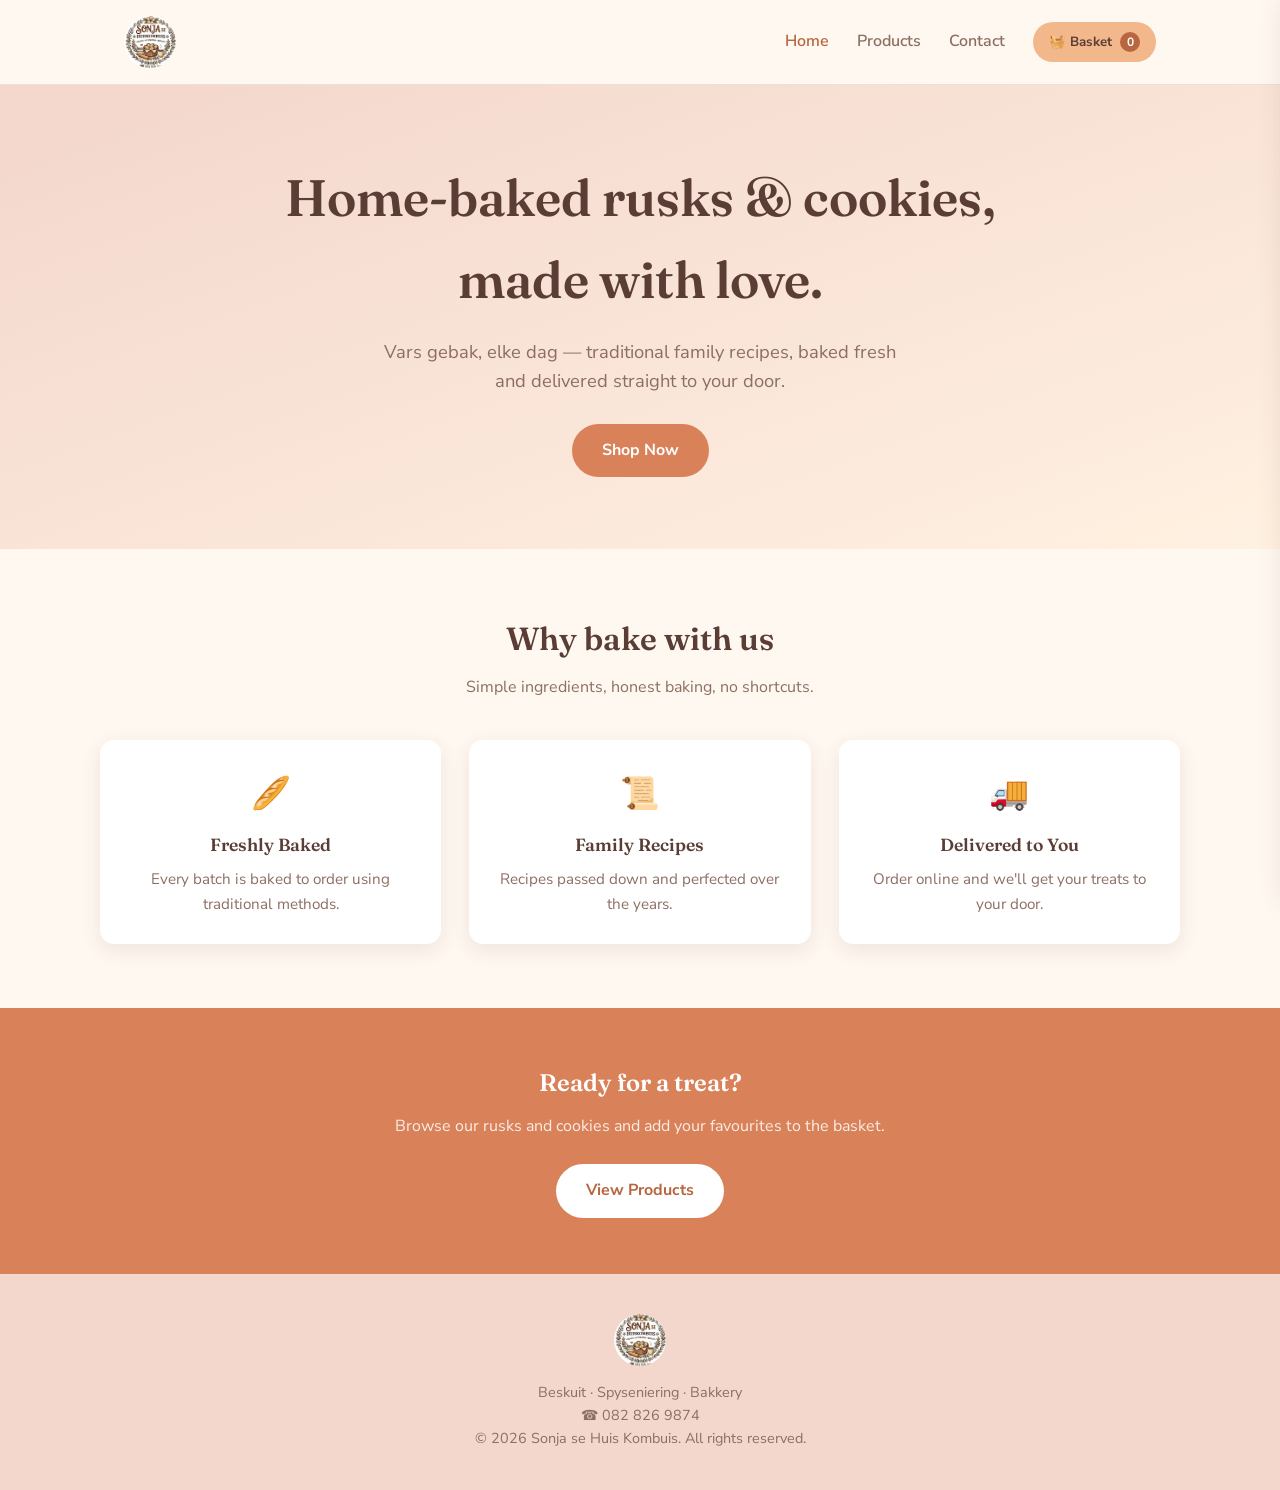
==== index.html @ 0b8ed5c4 "Add real logo, favicon, and phone number from client Uses the client-provided logo image in the head" ====
<!DOCTYPE html>
<html lang="en">
<head>
<meta charset="UTF-8">
<meta name="viewport" content="width=device-width, initial-scale=1.0">
<title>Sonja se Huis Kombuis | Home-baked Rusks &amp; Cookies</title>
<meta name="description" content="Sonja se Huis Kombuis bakes traditional rusks and cookies, made fresh and delivered to your door.">
<link rel="icon" type="image/png" href="assets/favicon-64.png">
<link rel="preconnect" href="https://fonts.googleapis.com">
<link href="https://fonts.googleapis.com/css2?family=Fraunces:wght@500;600;700&family=Nunito+Sans:wght@400;600;700;800&display=swap" rel="stylesheet">
<link rel="stylesheet" href="style.css">
</head>
<body>

<header>
  <div class="nav">
    <a href="index.html" class="brand"><img src="assets/logo-small.jpg" alt="" class="logo-img"><span class="sr-only">Sonja se Huis Kombuis</span></a>
    <nav class="nav-links">
      <a href="index.html" class="active">Home</a>
      <a href="products.html">Products</a>
      <a href="contact.html">Contact</a>
      <button class="basket-btn" onclick="toggleCart()">🧺 Basket <span class="basket-count">0</span></button>
    </nav>
  </div>
</header>

<section class="hero">
  <h1>Home-baked rusks &amp; cookies,<br>made with love.</h1>
  <p>Vars gebak, elke dag — traditional family recipes, baked fresh and delivered straight to your door.</p>
  <a href="products.html" class="btn">Shop Now</a>
</section>

<section>
  <div class="section-title">
    <h2>Why bake with us</h2>
    <p>Simple ingredients, honest baking, no shortcuts.</p>
  </div>
  <div class="features">
    <div class="feature-card">
      <div class="icon">🥖</div>
      <h3>Freshly Baked</h3>
      <p>Every batch is baked to order using traditional methods.</p>
    </div>
    <div class="feature-card">
      <div class="icon">📜</div>
      <h3>Family Recipes</h3>
      <p>Recipes passed down and perfected over the years.</p>
    </div>
    <div class="feature-card">
      <div class="icon">🚚</div>
      <h3>Delivered to You</h3>
      <p>Order online and we'll get your treats to your door.</p>
    </div>
  </div>
</section>

<div class="cta-strip">
  <h2>Ready for a treat?</h2>
  <p>Browse our rusks and cookies and add your favourites to the basket.</p>
  <a href="products.html" class="btn">View Products</a>
</div>

<footer>
  <div class="brand" style="justify-content:center;"><img src="assets/logo-small.jpg" alt="Sonja se Huis Kombuis" class="logo-img"></div>
  <p>Beskuit &middot; Spyseniering &middot; Bakkery</p>
  <p>&#9742; <a href="tel:+27828269874">082 826 9874</a></p>
  <p>&copy; <span id="year"></span> Sonja se Huis Kombuis. All rights reserved.</p>
</footer>

<div class="overlay" id="overlay" onclick="closeCart()"></div>
<aside class="cart-drawer" id="cart-drawer">
  <div class="cart-header">
    <h3>Your Basket</h3>
    <button class="cart-close" onclick="closeCart()">&times;</button>
  </div>
  <div class="cart-items" id="cart-items"></div>
  <div class="cart-footer">
    <div class="cart-total-row">
      <span>Total</span>
      <span id="cart-total">R0.00</span>
    </div>
    <a href="checkout.html" class="btn btn-block">Checkout</a>
  </div>
</aside>

<script src="cart.js"></script>
<script>document.getElementById('year').textContent = new Date().getFullYear();</script>
</body>
</html>
---- style.css ----
/* ===== Sonja se Huis Kombuis — shared styles ===== */

:root {
  --cream:      #FFF8F0;
  --cream-2:    #FFF1E1;
  --blush:      #F3D6CC;
  --peach:      #F3B78C;
  --terracotta: #D9825A;
  --terracotta-dark: #B8663F;
  --brown:      #5A3E36;
  --brown-light:#8C6F62;
  --white:      #FFFFFF;
  --line:       rgba(90,62,54,0.12);
  --radius:     14px;
  --shadow:     0 6px 20px rgba(90,62,54,0.10);
}

* { box-sizing: border-box; margin: 0; padding: 0; }

html { scroll-behavior: smooth; }

body {
  font-family: 'Nunito Sans', sans-serif;
  background: var(--cream);
  color: var(--brown);
  line-height: 1.6;
}

h1, h2, h3, .brand {
  font-family: 'Fraunces', serif;
  font-weight: 600;
  color: var(--brown);
}

a { color: inherit; text-decoration: none; }
img { max-width: 100%; display: block; }
button { font-family: inherit; cursor: pointer; border: none; }

.container {
  max-width: 1080px;
  margin: 0 auto;
  padding: 0 24px;
}

/* ===== Header ===== */
header {
  position: sticky;
  top: 0;
  z-index: 50;
  background: var(--cream);
  border-bottom: 1px solid var(--line);
}

.nav {
  display: flex;
  align-items: center;
  justify-content: space-between;
  padding: 16px 24px;
  max-width: 1080px;
  margin: 0 auto;
}

.brand {
  font-size: 1.4rem;
  letter-spacing: 0.3px;
}

.brand span {
  color: var(--terracotta);
}

.brand {
  display: flex;
  align-items: center;
  gap: 10px;
}

.logo-img {
  height: 52px;
  width: 52px;
  border-radius: 50%;
  object-fit: cover;
  flex-shrink: 0;
}

.sr-only {
  position: absolute;
  width: 1px;
  height: 1px;
  overflow: hidden;
  clip: rect(0,0,0,0);
  white-space: nowrap;
}

.nav-links {
  display: flex;
  align-items: center;
  gap: 28px;
}

.nav-links a {
  font-weight: 600;
  color: var(--brown-light);
  transition: color 0.2s ease;
}

.nav-links a:hover,
.nav-links a.active {
  color: var(--terracotta-dark);
}

.basket-btn {
  position: relative;
  background: var(--peach);
  color: var(--brown);
  padding: 10px 16px;
  border-radius: 999px;
  font-weight: 700;
  display: flex;
  align-items: center;
  gap: 8px;
  transition: background 0.2s ease;
}

.basket-btn:hover { background: var(--terracotta); color: var(--white); }

.basket-count {
  background: var(--terracotta-dark);
  color: var(--white);
  font-size: 0.75rem;
  min-width: 20px;
  height: 20px;
  border-radius: 999px;
  display: flex;
  align-items: center;
  justify-content: center;
  padding: 0 4px;
}

.nav-toggle {
  display: none;
  background: none;
  font-size: 1.6rem;
  color: var(--brown);
}

/* ===== Hero ===== */
.hero {
  background: linear-gradient(160deg, var(--blush), var(--cream-2));
  padding: 72px 24px;
  text-align: center;
}

.hero h1 {
  font-size: clamp(2rem, 5vw, 3.2rem);
  margin-bottom: 16px;
}

.hero p {
  color: var(--brown-light);
  font-size: 1.15rem;
  max-width: 520px;
  margin: 0 auto 28px;
}

.btn {
  display: inline-block;
  background: var(--terracotta);
  color: var(--white);
  padding: 14px 30px;
  border-radius: 999px;
  font-weight: 700;
  transition: background 0.2s ease, transform 0.2s ease;
}

.btn:hover { background: var(--terracotta-dark); transform: translateY(-1px); }

.btn-outline {
  background: transparent;
  border: 2px solid var(--terracotta);
  color: var(--terracotta-dark);
}

.btn-outline:hover { background: var(--terracotta); color: var(--white); }

.btn-block { width: 100%; text-align: center; }

/* ===== Sections ===== */
section { padding: 64px 24px; }

.section-title {
  text-align: center;
  margin-bottom: 40px;
}

.section-title h2 { font-size: 2rem; margin-bottom: 10px; }
.section-title p { color: var(--brown-light); }

.features {
  display: grid;
  grid-template-columns: repeat(3, 1fr);
  gap: 28px;
  max-width: 1080px;
  margin: 0 auto;
}

.feature-card {
  background: var(--white);
  border-radius: var(--radius);
  padding: 28px;
  text-align: center;
  box-shadow: var(--shadow);
}

.feature-card .icon {
  font-size: 2rem;
  margin-bottom: 12px;
}

.feature-card h3 { font-size: 1.1rem; margin-bottom: 8px; }
.feature-card p { color: var(--brown-light); font-size: 0.95rem; }

.cta-strip {
  background: var(--terracotta);
  color: var(--white);
  text-align: center;
  padding: 56px 24px;
}

.cta-strip h2 { color: var(--white); margin-bottom: 12px; }
.cta-strip p { color: rgba(255,255,255,0.85); margin-bottom: 24px; }
.cta-strip .btn { background: var(--white); color: var(--terracotta-dark); }
.cta-strip .btn:hover { background: var(--cream); }

/* ===== Products ===== */
.product-grid {
  display: grid;
  grid-template-columns: repeat(auto-fit, minmax(230px, 1fr));
  gap: 24px;
  max-width: 1080px;
  margin: 0 auto;
}

.product-card {
  background: var(--white);
  border-radius: var(--radius);
  box-shadow: var(--shadow);
  overflow: hidden;
  display: flex;
  flex-direction: column;
}

.product-thumb {
  height: 140px;
  display: flex;
  align-items: center;
  justify-content: center;
  font-size: 3rem;
}

.product-body { padding: 20px; display: flex; flex-direction: column; gap: 8px; flex: 1; }
.product-body h3 { font-size: 1.1rem; }
.product-body p { color: var(--brown-light); font-size: 0.9rem; flex: 1; }

.product-footer {
  display: flex;
  align-items: center;
  justify-content: space-between;
  margin-top: 8px;
}

.price { font-weight: 700; color: var(--terracotta-dark); font-size: 1.05rem; }

.add-btn {
  background: var(--peach);
  color: var(--brown);
  padding: 9px 16px;
  border-radius: 999px;
  font-weight: 700;
  font-size: 0.9rem;
  transition: background 0.2s ease;
}

.add-btn:hover { background: var(--terracotta); color: var(--white); }

/* ===== Cart Drawer ===== */
.overlay {
  position: fixed;
  inset: 0;
  background: rgba(90,62,54,0.35);
  opacity: 0;
  pointer-events: none;
  transition: opacity 0.25s ease;
  z-index: 90;
}

.overlay.open { opacity: 1; pointer-events: auto; }

.cart-drawer {
  position: fixed;
  top: 0;
  right: -380px;
  width: 360px;
  max-width: 90vw;
  height: 100%;
  background: var(--cream);
  box-shadow: -10px 0 30px rgba(90,62,54,0.2);
  z-index: 100;
  display: flex;
  flex-direction: column;
  transition: right 0.3s ease;
}

.cart-drawer.open { right: 0; }

.cart-header {
  display: flex;
  align-items: center;
  justify-content: space-between;
  padding: 20px;
  border-bottom: 1px solid var(--line);
}

.cart-header h3 { font-size: 1.2rem; }

.cart-close {
  background: none;
  font-size: 1.4rem;
  color: var(--brown-light);
}

.cart-items {
  flex: 1;
  overflow-y: auto;
  padding: 16px 20px;
  display: flex;
  flex-direction: column;
  gap: 16px;
}

.cart-empty { color: var(--brown-light); text-align: center; margin-top: 40px; }

.cart-item {
  display: flex;
  align-items: center;
  gap: 12px;
}

.cart-item .thumb {
  width: 44px;
  height: 44px;
  border-radius: 10px;
  background: var(--blush);
  display: flex;
  align-items: center;
  justify-content: center;
  font-size: 1.4rem;
  flex-shrink: 0;
}

.cart-item .info { flex: 1; }
.cart-item .info .name { font-weight: 700; font-size: 0.95rem; }
.cart-item .info .unit-price { color: var(--brown-light); font-size: 0.82rem; }

.qty-control {
  display: flex;
  align-items: center;
  gap: 8px;
}

.qty-control button {
  width: 26px;
  height: 26px;
  border-radius: 999px;
  background: var(--blush);
  color: var(--brown);
  font-weight: 700;
}

.remove-btn {
  color: var(--terracotta-dark);
  font-size: 0.8rem;
  font-weight: 700;
  margin-left: 8px;
}

.cart-footer {
  padding: 20px;
  border-top: 1px solid var(--line);
}

.cart-total-row {
  display: flex;
  justify-content: space-between;
  font-weight: 700;
  font-size: 1.05rem;
  margin-bottom: 14px;
}

/* ===== Forms ===== */
.form-card {
  background: var(--white);
  border-radius: var(--radius);
  box-shadow: var(--shadow);
  padding: 32px;
  max-width: 560px;
  margin: 0 auto;
}

.form-row { margin-bottom: 18px; }
.form-row label { display: block; font-weight: 700; margin-bottom: 6px; font-size: 0.9rem; }

.form-row input,
.form-row textarea,
.form-row select {
  width: 100%;
  padding: 12px 14px;
  border-radius: 10px;
  border: 1px solid var(--line);
  background: var(--cream-2);
  font-family: inherit;
  font-size: 0.95rem;
  color: var(--brown);
}

.form-row input:focus,
.form-row textarea:focus,
.form-row select:focus {
  outline: 2px solid var(--peach);
}

.form-grid-2 {
  display: grid;
  grid-template-columns: 1fr 1fr;
  gap: 16px;
}

.confirmation {
  background: var(--white);
  border-radius: var(--radius);
  box-shadow: var(--shadow);
  padding: 40px;
  text-align: center;
  max-width: 520px;
  margin: 0 auto;
}

.confirmation .icon { font-size: 2.6rem; margin-bottom: 12px; }

/* ===== Checkout summary ===== */
.checkout-layout {
  display: grid;
  grid-template-columns: 1.1fr 0.9fr;
  gap: 32px;
  max-width: 1080px;
  margin: 0 auto;
  align-items: start;
}

.summary-card {
  background: var(--white);
  border-radius: var(--radius);
  box-shadow: var(--shadow);
  padding: 24px;
}

.summary-item {
  display: flex;
  justify-content: space-between;
  padding: 10px 0;
  border-bottom: 1px solid var(--line);
  font-size: 0.92rem;
}

.summary-item:last-of-type { border-bottom: none; }

.summary-total {
  display: flex;
  justify-content: space-between;
  font-weight: 700;
  font-size: 1.1rem;
  margin-top: 14px;
  padding-top: 14px;
  border-top: 2px solid var(--blush);
}

.note {
  font-size: 0.82rem;
  color: var(--brown-light);
  margin-top: 14px;
}

.payfast-badge {
  display: flex;
  align-items: center;
  gap: 8px;
  background: var(--cream-2);
  border-radius: 10px;
  padding: 12px 14px;
  font-size: 0.85rem;
  color: var(--brown-light);
  margin-top: 16px;
}

/* ===== Footer ===== */
footer {
  background: var(--blush);
  padding: 40px 24px;
  text-align: center;
  color: var(--brown-light);
  font-size: 0.9rem;
}

footer .brand { margin-bottom: 8px; display: inline-block; }

/* ===== Responsive ===== */
@media (max-width: 760px) {
  .nav-links { display: none; }
  .nav-toggle { display: block; }
  .features { grid-template-columns: 1fr; }
  .checkout-layout { grid-template-columns: 1fr; }
  .form-grid-2 { grid-template-columns: 1fr; }
}
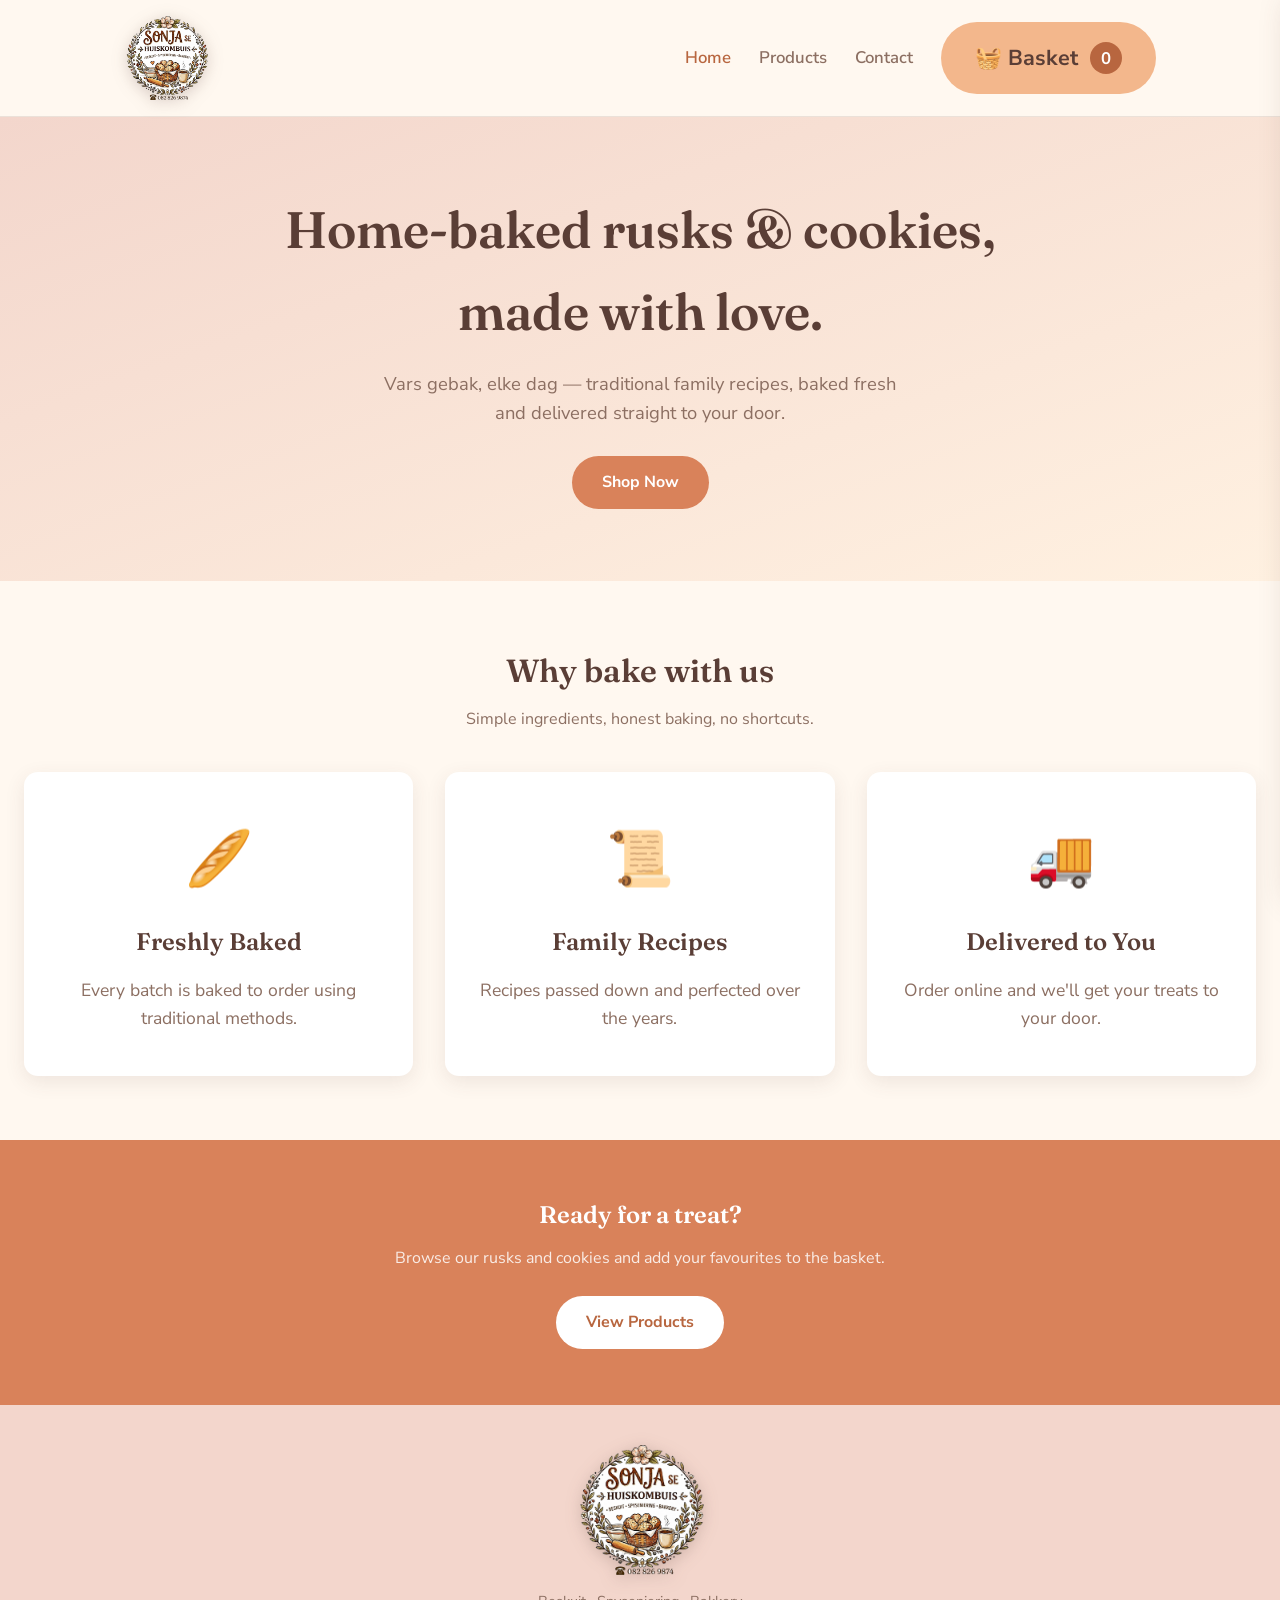
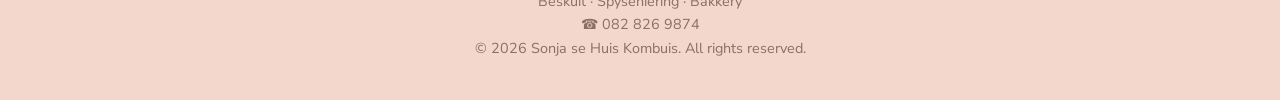
==== commit 81ca0714: "Cut out the logo's background for a cleaner look Removes the flat white background from the logo art" ====
--- a/index.html
+++ b/index.html
@@ -14,7 +14,7 @@
 
 <header>
   <div class="nav">
-    <a href="index.html" class="brand"><img src="assets/logo-small.jpg" alt="" class="logo-img"><span class="sr-only">Sonja se Huis Kombuis</span></a>
+    <a href="index.html" class="brand"><img src="assets/logo-small.png" alt="" class="logo-img"><span class="sr-only">Sonja se Huis Kombuis</span></a>
     <nav class="nav-links">
       <a href="index.html" class="active">Home</a>
       <a href="products.html">Products</a>
@@ -61,7 +61,7 @@
 </div>
 
 <footer>
-  <div class="brand" style="justify-content:center;"><img src="assets/logo-small.jpg" alt="Sonja se Huis Kombuis" class="logo-img"></div>
+  <div class="brand" style="justify-content:center;"><img src="assets/logo-small.png" alt="Sonja se Huis Kombuis" class="logo-img"></div>
   <p>Beskuit &middot; Spyseniering &middot; Bakkery</p>
   <p>&#9742; <a href="tel:+27828269874">082 826 9874</a></p>
   <p>&copy; <span id="year"></span> Sonja se Huis Kombuis. All rights reserved.</p>
--- a/style.css
+++ b/style.css
@@ -76,11 +76,16 @@
 }
 
 .logo-img {
-  height: 52px;
-  width: 52px;
-  border-radius: 50%;
-  object-fit: cover;
+  height: 84px;
+  width: 84px;
+  object-fit: contain;
   flex-shrink: 0;
+  filter: drop-shadow(0 3px 8px rgba(90,62,54,0.25));
+}
+
+footer .logo-img {
+  height: 130px;
+  width: 130px;
 }
 
 .sr-only {
@@ -100,6 +105,7 @@
 
 .nav-links a {
   font-weight: 600;
+  font-size: 1.05rem;
   color: var(--brown-light);
   transition: color 0.2s ease;
 }
@@ -113,12 +119,13 @@
   position: relative;
   background: var(--peach);
   color: var(--brown);
-  padding: 10px 16px;
+  padding: 20px 34px;
   border-radius: 999px;
   font-weight: 700;
-  display: flex;
-  align-items: center;
-  gap: 8px;
+  font-size: 1.35rem;
+  display: flex;
+  align-items: center;
+  gap: 12px;
   transition: background 0.2s ease;
 }
 
@@ -127,14 +134,14 @@
 .basket-count {
   background: var(--terracotta-dark);
   color: var(--white);
-  font-size: 0.75rem;
-  min-width: 20px;
-  height: 20px;
+  font-size: 1.05rem;
+  min-width: 32px;
+  height: 32px;
   border-radius: 999px;
   display: flex;
   align-items: center;
   justify-content: center;
-  padding: 0 4px;
+  padding: 0 8px;
 }
 
 .nav-toggle {
@@ -199,26 +206,26 @@
 .features {
   display: grid;
   grid-template-columns: repeat(3, 1fr);
-  gap: 28px;
-  max-width: 1080px;
+  gap: 32px;
+  max-width: 1240px;
   margin: 0 auto;
 }
 
 .feature-card {
   background: var(--white);
   border-radius: var(--radius);
-  padding: 28px;
+  padding: 44px 32px;
   text-align: center;
   box-shadow: var(--shadow);
 }
 
 .feature-card .icon {
-  font-size: 2rem;
-  margin-bottom: 12px;
-}
-
-.feature-card h3 { font-size: 1.1rem; margin-bottom: 8px; }
-.feature-card p { color: var(--brown-light); font-size: 0.95rem; }
+  font-size: 3.4rem;
+  margin-bottom: 20px;
+}
+
+.feature-card h3 { font-size: 1.5rem; margin-bottom: 14px; }
+.feature-card p { color: var(--brown-light); font-size: 1.1rem; }
 
 .cta-strip {
   background: var(--terracotta);
@@ -235,9 +242,9 @@
 /* ===== Products ===== */
 .product-grid {
   display: grid;
-  grid-template-columns: repeat(auto-fit, minmax(230px, 1fr));
-  gap: 24px;
-  max-width: 1080px;
+  grid-template-columns: repeat(auto-fit, minmax(280px, 1fr));
+  gap: 30px;
+  max-width: 1240px;
   margin: 0 auto;
 }
 
@@ -251,33 +258,50 @@
 }
 
 .product-thumb {
-  height: 140px;
+  height: 240px;
   display: flex;
   align-items: center;
   justify-content: center;
-  font-size: 3rem;
-}
-
-.product-body { padding: 20px; display: flex; flex-direction: column; gap: 8px; flex: 1; }
-.product-body h3 { font-size: 1.1rem; }
-.product-body p { color: var(--brown-light); font-size: 0.9rem; flex: 1; }
+  font-size: 4.5rem;
+  background: linear-gradient(160deg, var(--blush), var(--peach));
+  padding: 18px;
+}
+
+.product-thumb img {
+  width: 100%;
+  height: 100%;
+  object-fit: cover;
+  border-radius: 10px;
+  box-shadow: 0 6px 16px rgba(90,62,54,0.18);
+}
+
+.product-body { padding: 24px; display: flex; flex-direction: column; gap: 10px; flex: 1; }
+.product-body h3 { font-size: 1.3rem; }
+.product-body p { color: var(--brown-light); font-size: 0.98rem; flex: 1; }
 
 .product-footer {
   display: flex;
-  align-items: center;
+  align-items: flex-end;
   justify-content: space-between;
   margin-top: 8px;
 }
 
-.price { font-weight: 700; color: var(--terracotta-dark); font-size: 1.05rem; }
+.price-wrap {
+  display: flex;
+  flex-direction: column;
+  line-height: 1.3;
+}
+
+.price { font-weight: 700; color: var(--terracotta-dark); font-size: 1.3rem; }
+.unit { font-weight: 600; color: var(--brown-light); font-size: 0.8rem; white-space: nowrap; }
 
 .add-btn {
   background: var(--peach);
   color: var(--brown);
-  padding: 9px 16px;
+  padding: 11px 20px;
   border-radius: 999px;
   font-weight: 700;
-  font-size: 0.9rem;
+  font-size: 0.95rem;
   transition: background 0.2s ease;
 }
 
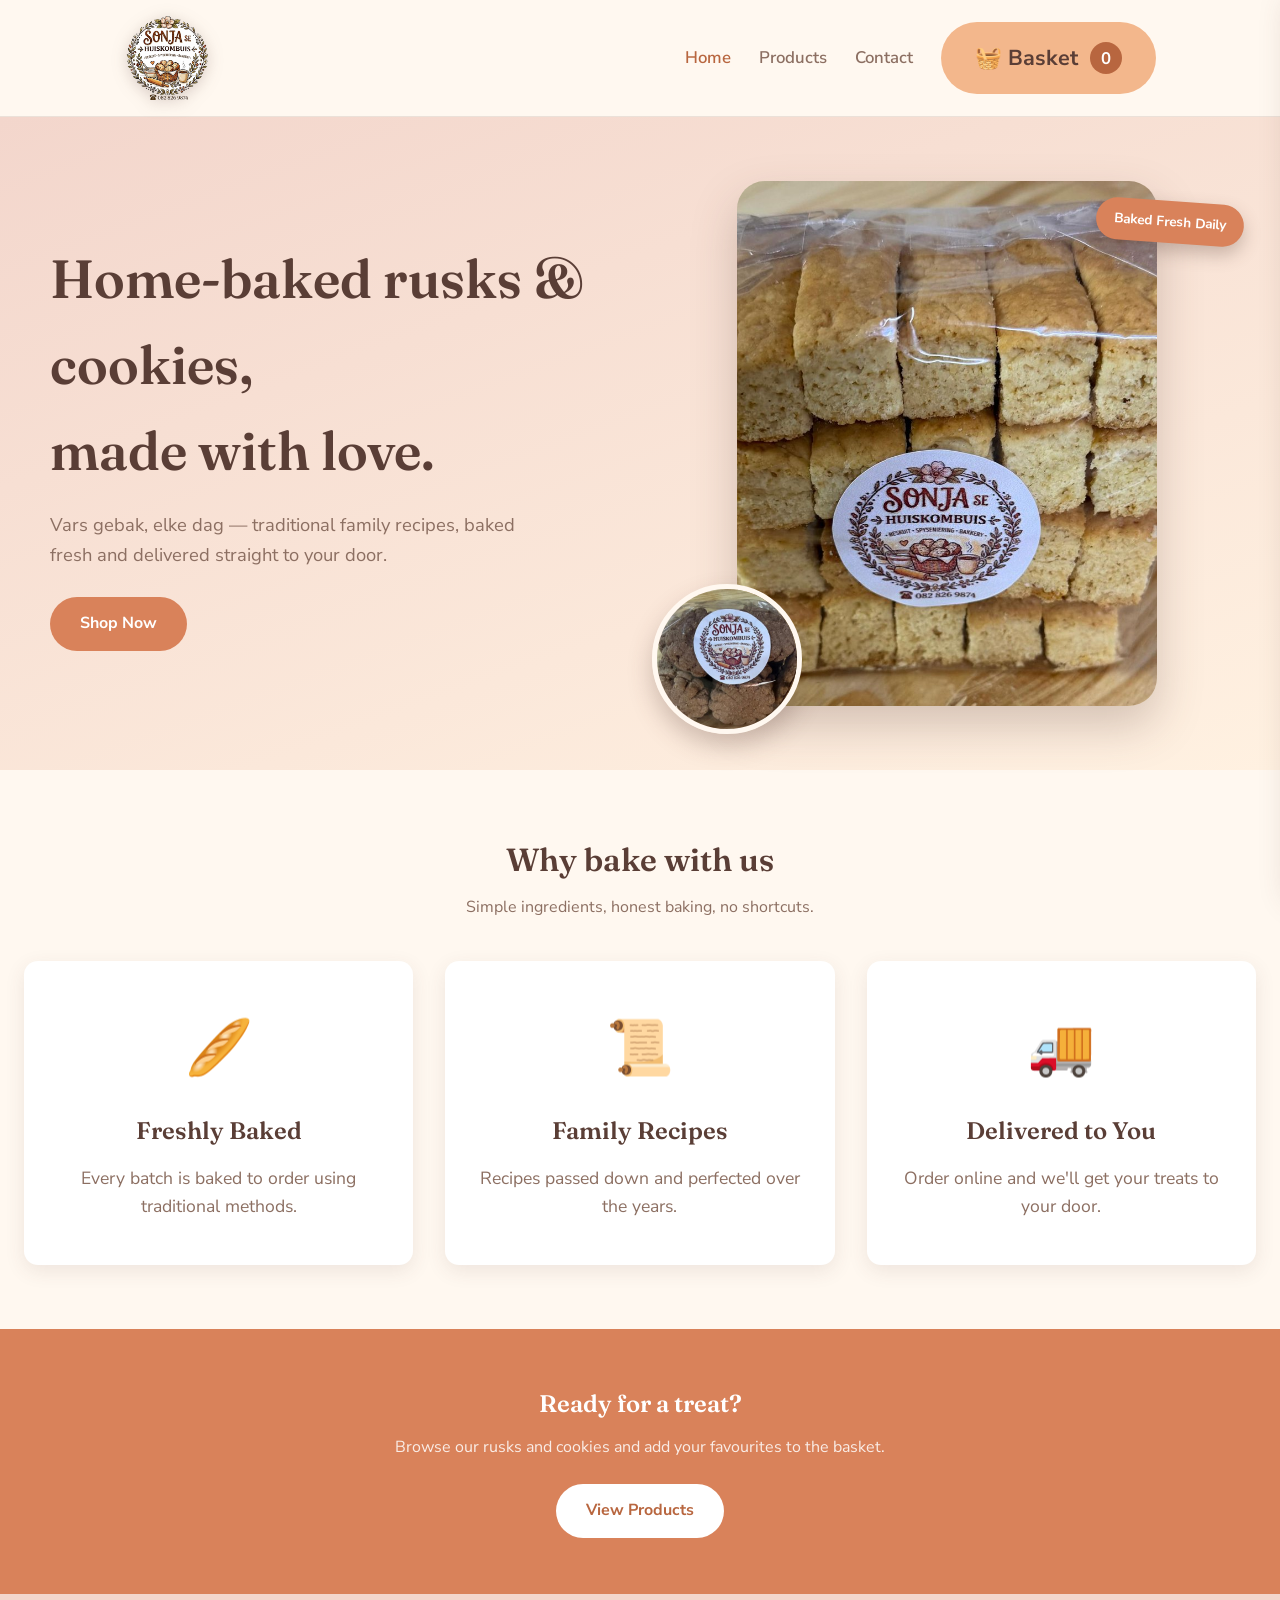
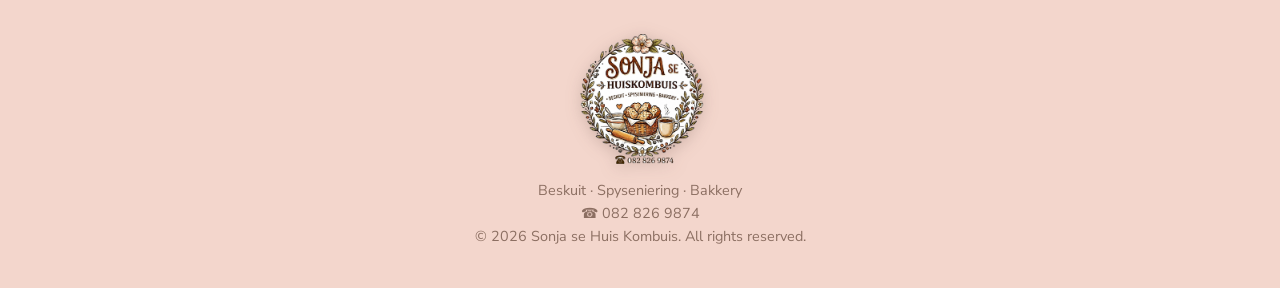
==== commit 93da92f7: "Redesign hero with a mouth-watering product photo The homepage's first impression was plain text on " ====
--- a/index.html
+++ b/index.html
@@ -25,9 +25,18 @@
 </header>
 
 <section class="hero">
-  <h1>Home-baked rusks &amp; cookies,<br>made with love.</h1>
-  <p>Vars gebak, elke dag — traditional family recipes, baked fresh and delivered straight to your door.</p>
-  <a href="products.html" class="btn">Shop Now</a>
+  <div class="hero-inner">
+    <div class="hero-text">
+      <h1>Home-baked rusks &amp; cookies,<br>made with love.</h1>
+      <p>Vars gebak, elke dag — traditional family recipes, baked fresh and delivered straight to your door.</p>
+      <a href="products.html" class="btn">Shop Now</a>
+    </div>
+    <div class="hero-visual">
+      <img src="assets/hero-rusks.jpg" alt="Freshly baked buttermilk rusks from Sonja se Huis Kombuis" class="hero-img-main">
+      <img src="assets/hero-cookie.jpg" alt="Romany cream cookies from Sonja se Huis Kombuis" class="hero-img-accent">
+      <span class="hero-badge">Baked Fresh Daily</span>
+    </div>
+  </div>
 </section>
 
 <section>
--- a/style.css
+++ b/style.css
@@ -154,20 +154,82 @@
 /* ===== Hero ===== */
 .hero {
   background: linear-gradient(160deg, var(--blush), var(--cream-2));
-  padding: 72px 24px;
-  text-align: center;
-}
+  padding: 64px 24px;
+}
+
+.hero-inner {
+  max-width: 1180px;
+  margin: 0 auto;
+  display: grid;
+  grid-template-columns: 1fr 1fr;
+  gap: 48px;
+  align-items: center;
+}
+
+.hero-text { text-align: left; }
 
 .hero h1 {
-  font-size: clamp(2rem, 5vw, 3.2rem);
+  font-size: clamp(2rem, 4.2vw, 3.4rem);
   margin-bottom: 16px;
 }
 
 .hero p {
   color: var(--brown-light);
   font-size: 1.15rem;
-  max-width: 520px;
-  margin: 0 auto 28px;
+  max-width: 480px;
+  margin: 0 0 28px;
+}
+
+.hero-visual {
+  position: relative;
+  display: flex;
+  justify-content: center;
+}
+
+.hero-img-main {
+  width: 100%;
+  max-width: 420px;
+  aspect-ratio: 4 / 5;
+  object-fit: cover;
+  border-radius: 28px;
+  box-shadow: 0 20px 45px rgba(90,62,54,0.25);
+}
+
+.hero-img-accent {
+  position: absolute;
+  bottom: -28px;
+  left: -12px;
+  width: 150px;
+  height: 150px;
+  object-fit: cover;
+  border-radius: 50%;
+  border: 5px solid var(--cream);
+  box-shadow: 0 12px 24px rgba(90,62,54,0.28);
+}
+
+.hero-badge {
+  position: absolute;
+  top: 20px;
+  right: -14px;
+  background: var(--terracotta);
+  color: var(--white);
+  font-weight: 700;
+  font-size: 0.85rem;
+  padding: 10px 18px;
+  border-radius: 999px;
+  box-shadow: 0 8px 18px rgba(90,62,54,0.3);
+  transform: rotate(4deg);
+}
+
+@media (max-width: 860px) {
+  .hero-inner {
+    grid-template-columns: 1fr;
+    text-align: center;
+  }
+  .hero-text { text-align: center; }
+  .hero p { margin: 0 auto 28px; }
+  .hero-img-main { max-width: 320px; margin: 0 auto; }
+  .hero-visual { margin-top: 24px; }
 }
 
 .btn {
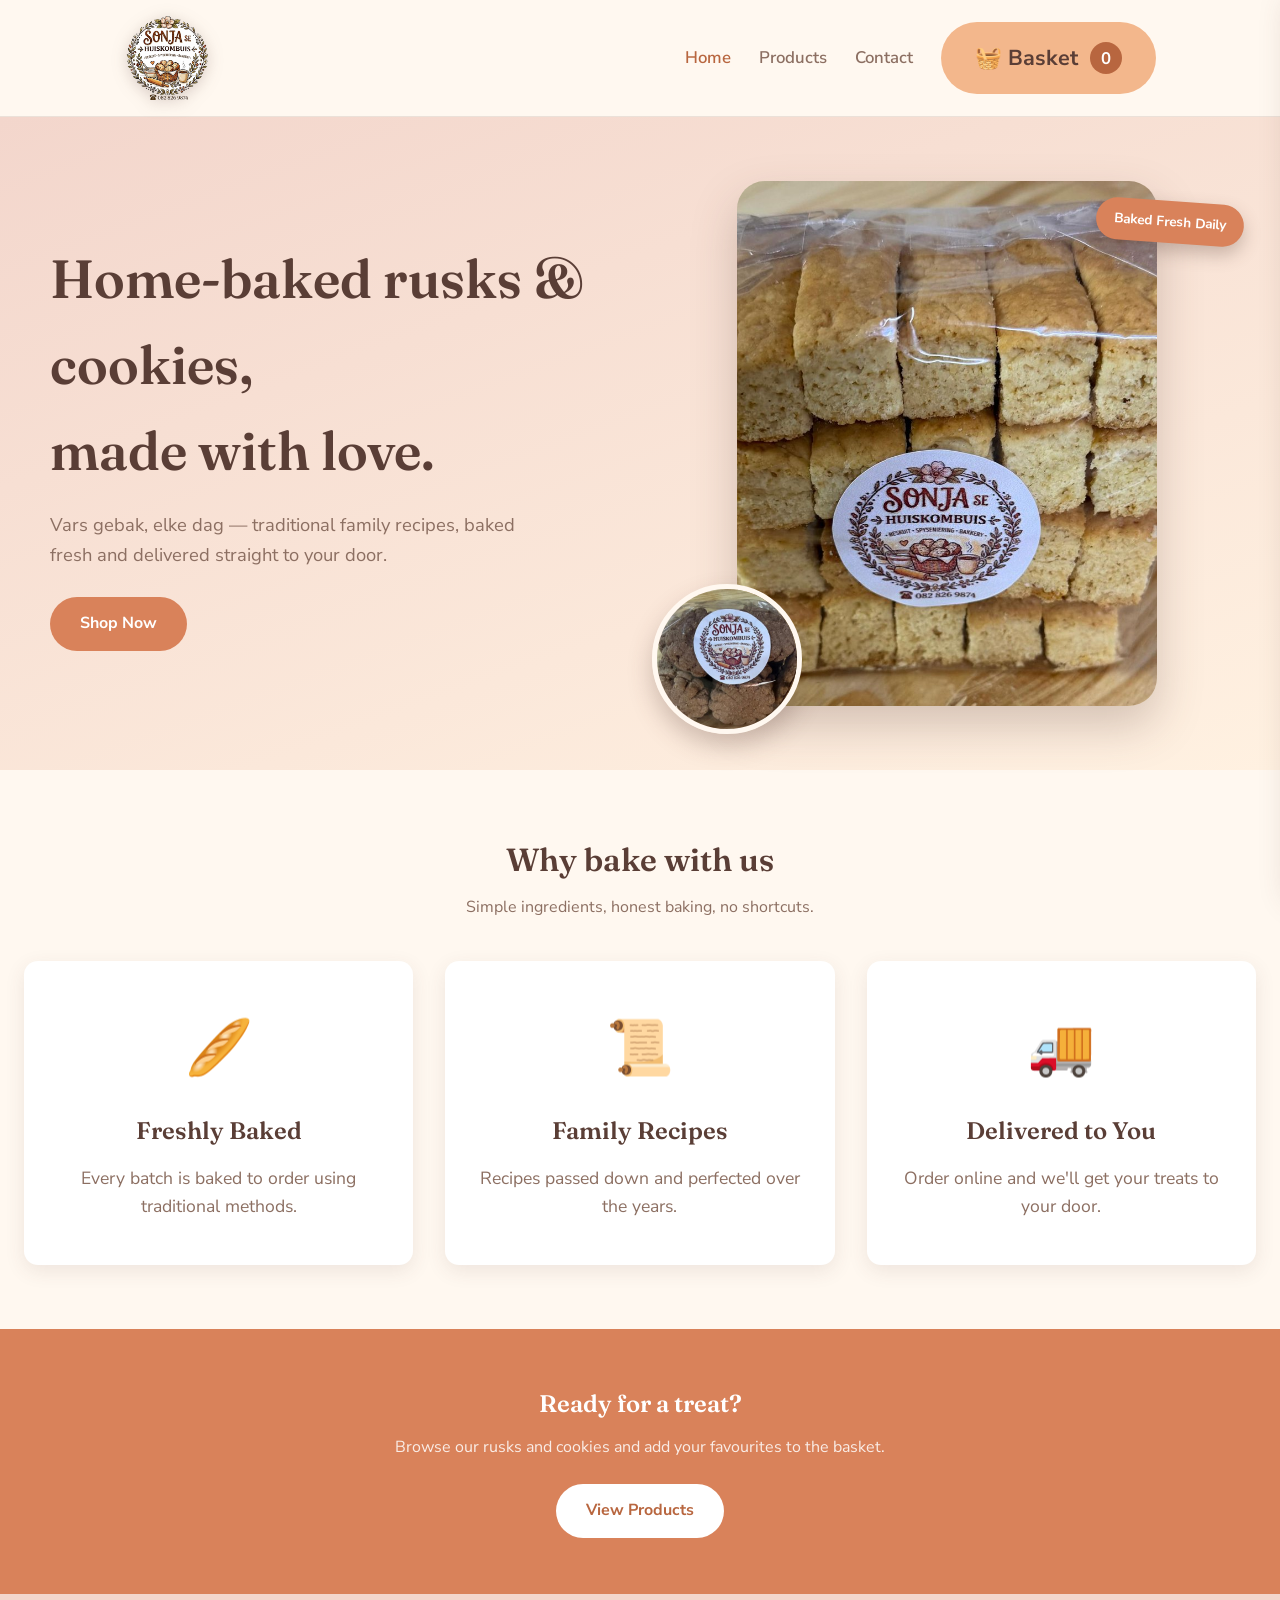
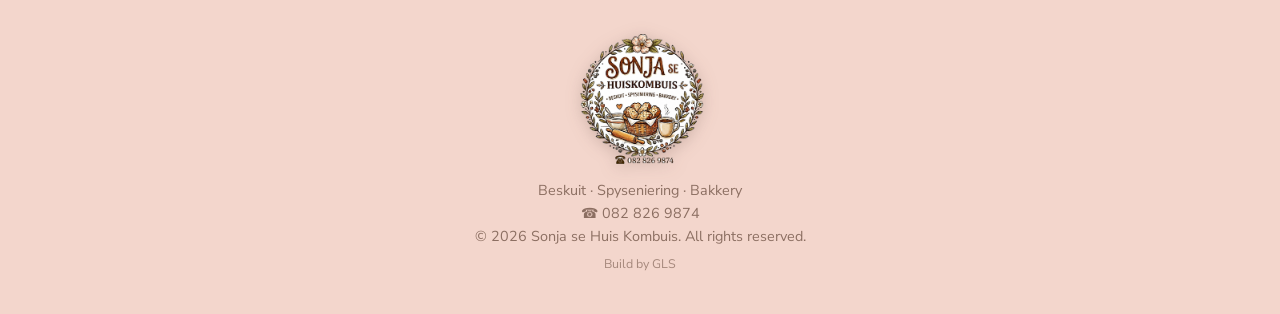
==== commit 280cd54f: "Add 'Build by GLS' credit to footer" ====
--- a/index.html
+++ b/index.html
@@ -74,6 +74,7 @@
   <p>Beskuit &middot; Spyseniering &middot; Bakkery</p>
   <p>&#9742; <a href="tel:+27828269874">082 826 9874</a></p>
   <p>&copy; <span id="year"></span> Sonja se Huis Kombuis. All rights reserved.</p>
+  <p class="credit">Build by GLS</p>
 </footer>
 
 <div class="overlay" id="overlay" onclick="closeCart()"></div>
--- a/style.css
+++ b/style.css
@@ -599,6 +599,8 @@
 
 footer .brand { margin-bottom: 8px; display: inline-block; }
 
+.credit { font-size: 0.78rem; opacity: 0.75; margin-top: 6px; }
+
 /* ===== Responsive ===== */
 @media (max-width: 760px) {
   .nav-links { display: none; }
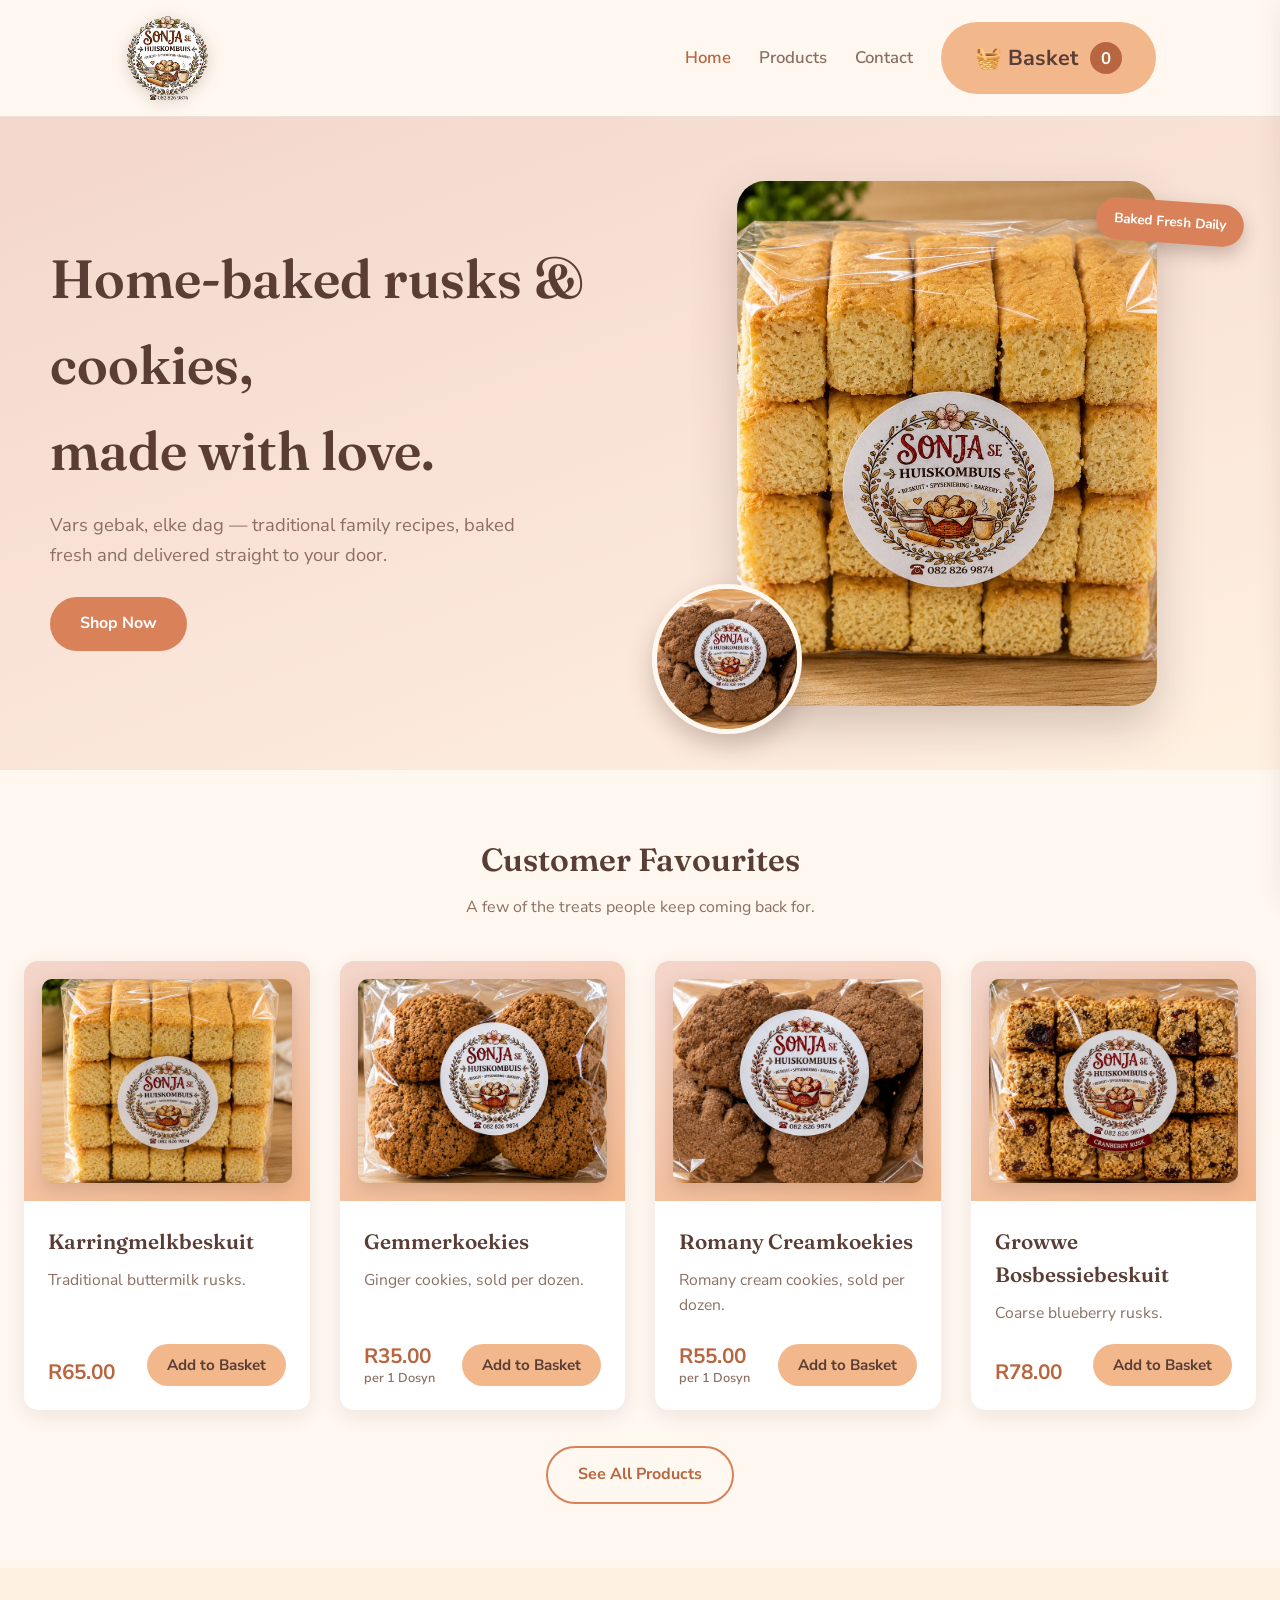
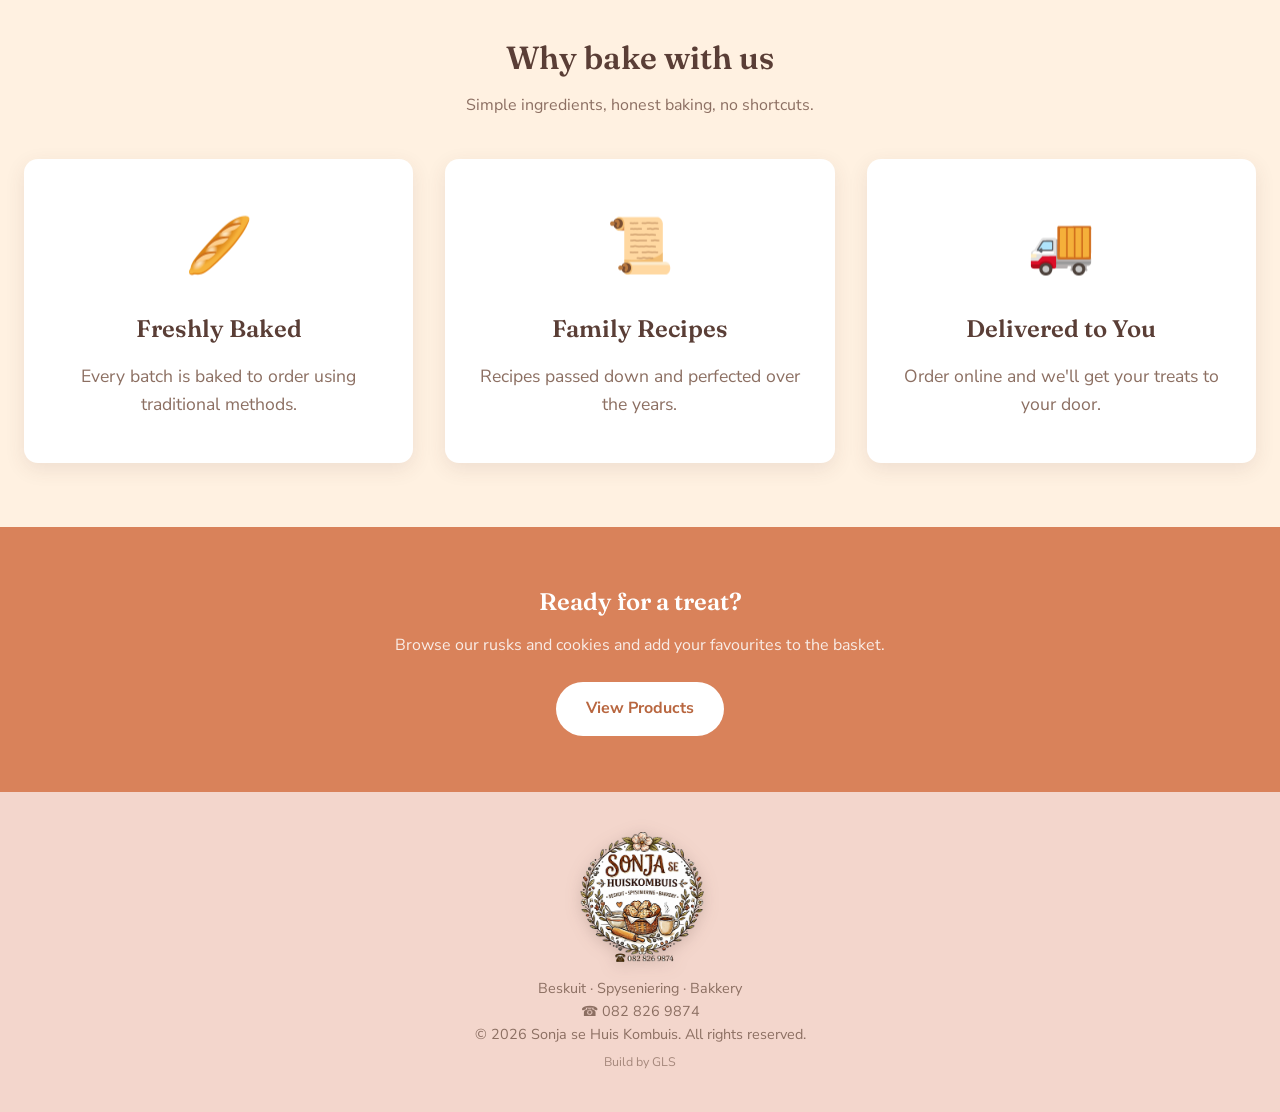
==== commit 5bd7cc2f: "Add a Customer Favourites section to the homepage Homepage previously went straight from the hero to" ====
--- a/index.html
+++ b/index.html
@@ -40,6 +40,15 @@
 </section>
 
 <section>
+  <div class="section-title">
+    <h2>Customer Favourites</h2>
+    <p>A few of the treats people keep coming back for.</p>
+  </div>
+  <div class="product-grid" id="featured-grid"></div>
+  <p style="text-align:center; margin-top:36px;"><a href="products.html" class="btn btn-outline">See All Products</a></p>
+</section>
+
+<section style="background:var(--cream-2);">
   <div class="section-title">
     <h2>Why bake with us</h2>
     <p>Simple ingredients, honest baking, no shortcuts.</p>
@@ -94,6 +103,7 @@
 </aside>
 
 <script src="cart.js"></script>
+<script src="products.js"></script>
 <script>document.getElementById('year').textContent = new Date().getFullYear();</script>
 </body>
 </html>
--- a/style.css
+++ b/style.css
@@ -317,6 +317,12 @@
   overflow: hidden;
   display: flex;
   flex-direction: column;
+  transition: transform 0.25s ease, box-shadow 0.25s ease;
+}
+
+.product-card:hover {
+  transform: translateY(-6px);
+  box-shadow: 0 16px 32px rgba(90,62,54,0.18);
 }
 
 .product-thumb {
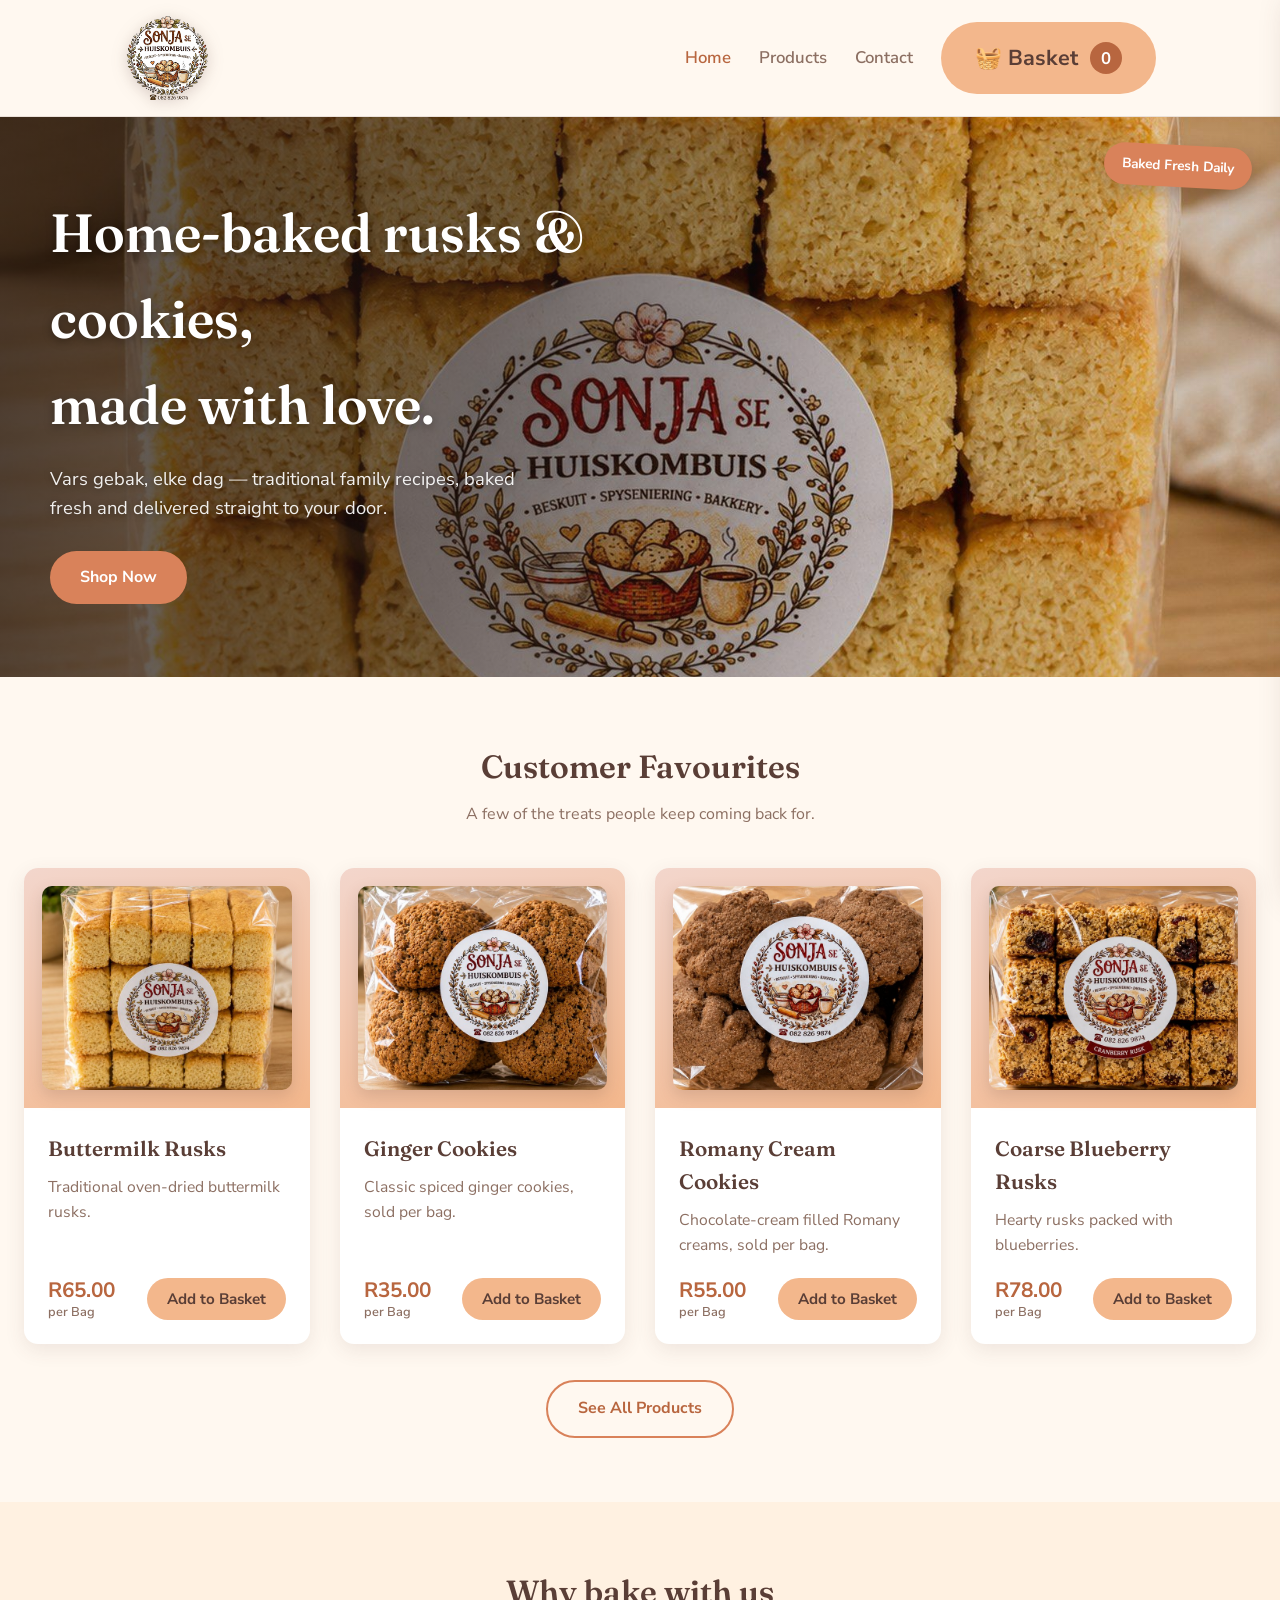
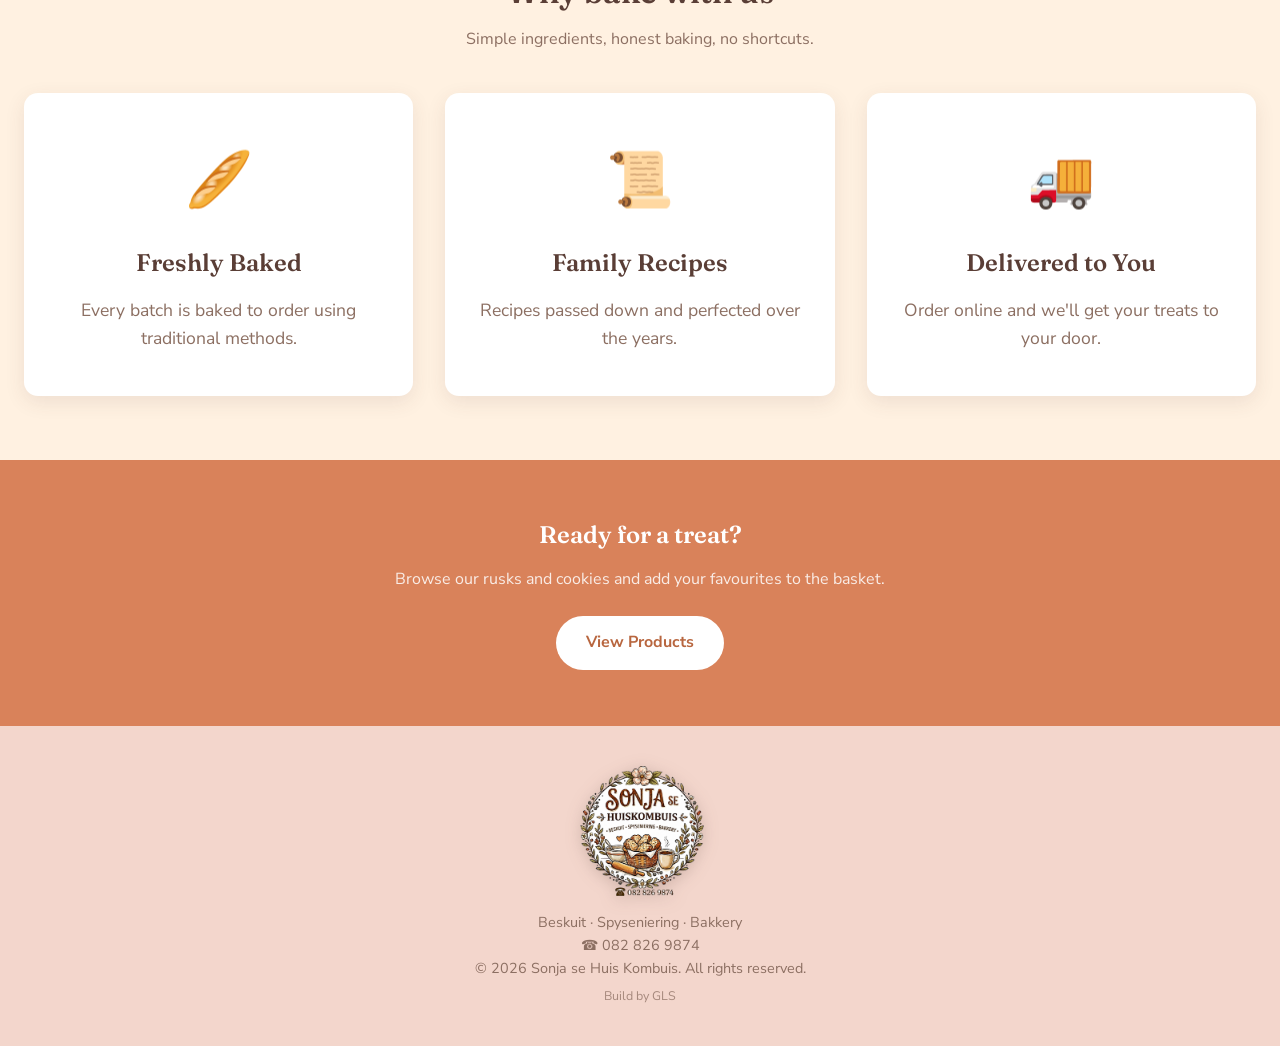
==== commit 086adbca: "Make the hero rusk photo a full-bleed background Replaces the framed hero image + accent bubble with" ====
--- a/index.html
+++ b/index.html
@@ -24,17 +24,13 @@
   </div>
 </header>
 
-<section class="hero">
-  <div class="hero-inner">
+<section class="hero hero-photo">
+  <span class="hero-badge hero-badge-photo">Baked Fresh Daily</span>
+  <div class="hero-inner hero-inner-photo">
     <div class="hero-text">
       <h1>Home-baked rusks &amp; cookies,<br>made with love.</h1>
       <p>Vars gebak, elke dag — traditional family recipes, baked fresh and delivered straight to your door.</p>
       <a href="products.html" class="btn">Shop Now</a>
-    </div>
-    <div class="hero-visual">
-      <img src="assets/hero-rusks.jpg" alt="Freshly baked buttermilk rusks from Sonja se Huis Kombuis" class="hero-img-main">
-      <img src="assets/hero-cookie.jpg" alt="Romany cream cookies from Sonja se Huis Kombuis" class="hero-img-accent">
-      <span class="hero-badge">Baked Fresh Daily</span>
     </div>
   </div>
 </section>
--- a/style.css
+++ b/style.css
@@ -160,10 +160,6 @@
 .hero-inner {
   max-width: 1180px;
   margin: 0 auto;
-  display: grid;
-  grid-template-columns: 1fr 1fr;
-  gap: 48px;
-  align-items: center;
 }
 
 .hero-text { text-align: left; }
@@ -180,37 +176,33 @@
   margin: 0 0 28px;
 }
 
-.hero-visual {
+.hero-photo {
   position: relative;
-  display: flex;
-  justify-content: center;
-}
-
-.hero-img-main {
-  width: 100%;
-  max-width: 420px;
-  aspect-ratio: 4 / 5;
-  object-fit: cover;
-  border-radius: 28px;
-  box-shadow: 0 20px 45px rgba(90,62,54,0.25);
-}
-
-.hero-img-accent {
+  min-height: 560px;
+  display: flex;
+  align-items: center;
+  background-image:
+    linear-gradient(100deg, rgba(28,18,14,0.78) 0%, rgba(28,18,14,0.55) 38%, rgba(28,18,14,0.12) 70%),
+    url('assets/hero-bg.jpg');
+  background-size: cover, cover;
+  background-position: center, center;
+  background-repeat: no-repeat, no-repeat;
+}
+
+.hero-inner-photo { width: 100%; }
+
+.hero-photo .hero-text { max-width: 560px; }
+.hero-photo h1 { color: var(--white); text-shadow: 0 2px 10px rgba(0,0,0,0.35); }
+.hero-photo p { color: rgba(255,255,255,0.92); text-shadow: 0 1px 6px rgba(0,0,0,0.35); }
+
+.hero-badge-photo {
   position: absolute;
-  bottom: -28px;
-  left: -12px;
-  width: 150px;
-  height: 150px;
-  object-fit: cover;
-  border-radius: 50%;
-  border: 5px solid var(--cream);
-  box-shadow: 0 12px 24px rgba(90,62,54,0.28);
+  top: 28px;
+  right: 28px;
+  transform: rotate(3deg);
 }
 
 .hero-badge {
-  position: absolute;
-  top: 20px;
-  right: -14px;
   background: var(--terracotta);
   color: var(--white);
   font-weight: 700;
@@ -218,18 +210,19 @@
   padding: 10px 18px;
   border-radius: 999px;
   box-shadow: 0 8px 18px rgba(90,62,54,0.3);
-  transform: rotate(4deg);
 }
 
 @media (max-width: 860px) {
-  .hero-inner {
-    grid-template-columns: 1fr;
-    text-align: center;
+  .hero-photo {
+    min-height: 460px;
+    background-image:
+      linear-gradient(180deg, rgba(20,13,10,0.68) 0%, rgba(20,13,10,0.5) 45%, rgba(20,13,10,0.72) 100%),
+      url('assets/hero-bg.jpg');
+    background-position: center, 20% center;
   }
-  .hero-text { text-align: center; }
-  .hero p { margin: 0 auto 28px; }
-  .hero-img-main { max-width: 320px; margin: 0 auto; }
-  .hero-visual { margin-top: 24px; }
+  .hero-text { text-align: left; margin: 0; }
+  .hero-photo .hero-text { max-width: 100%; }
+  .hero p { margin: 0 0 28px; }
 }
 
 .btn {
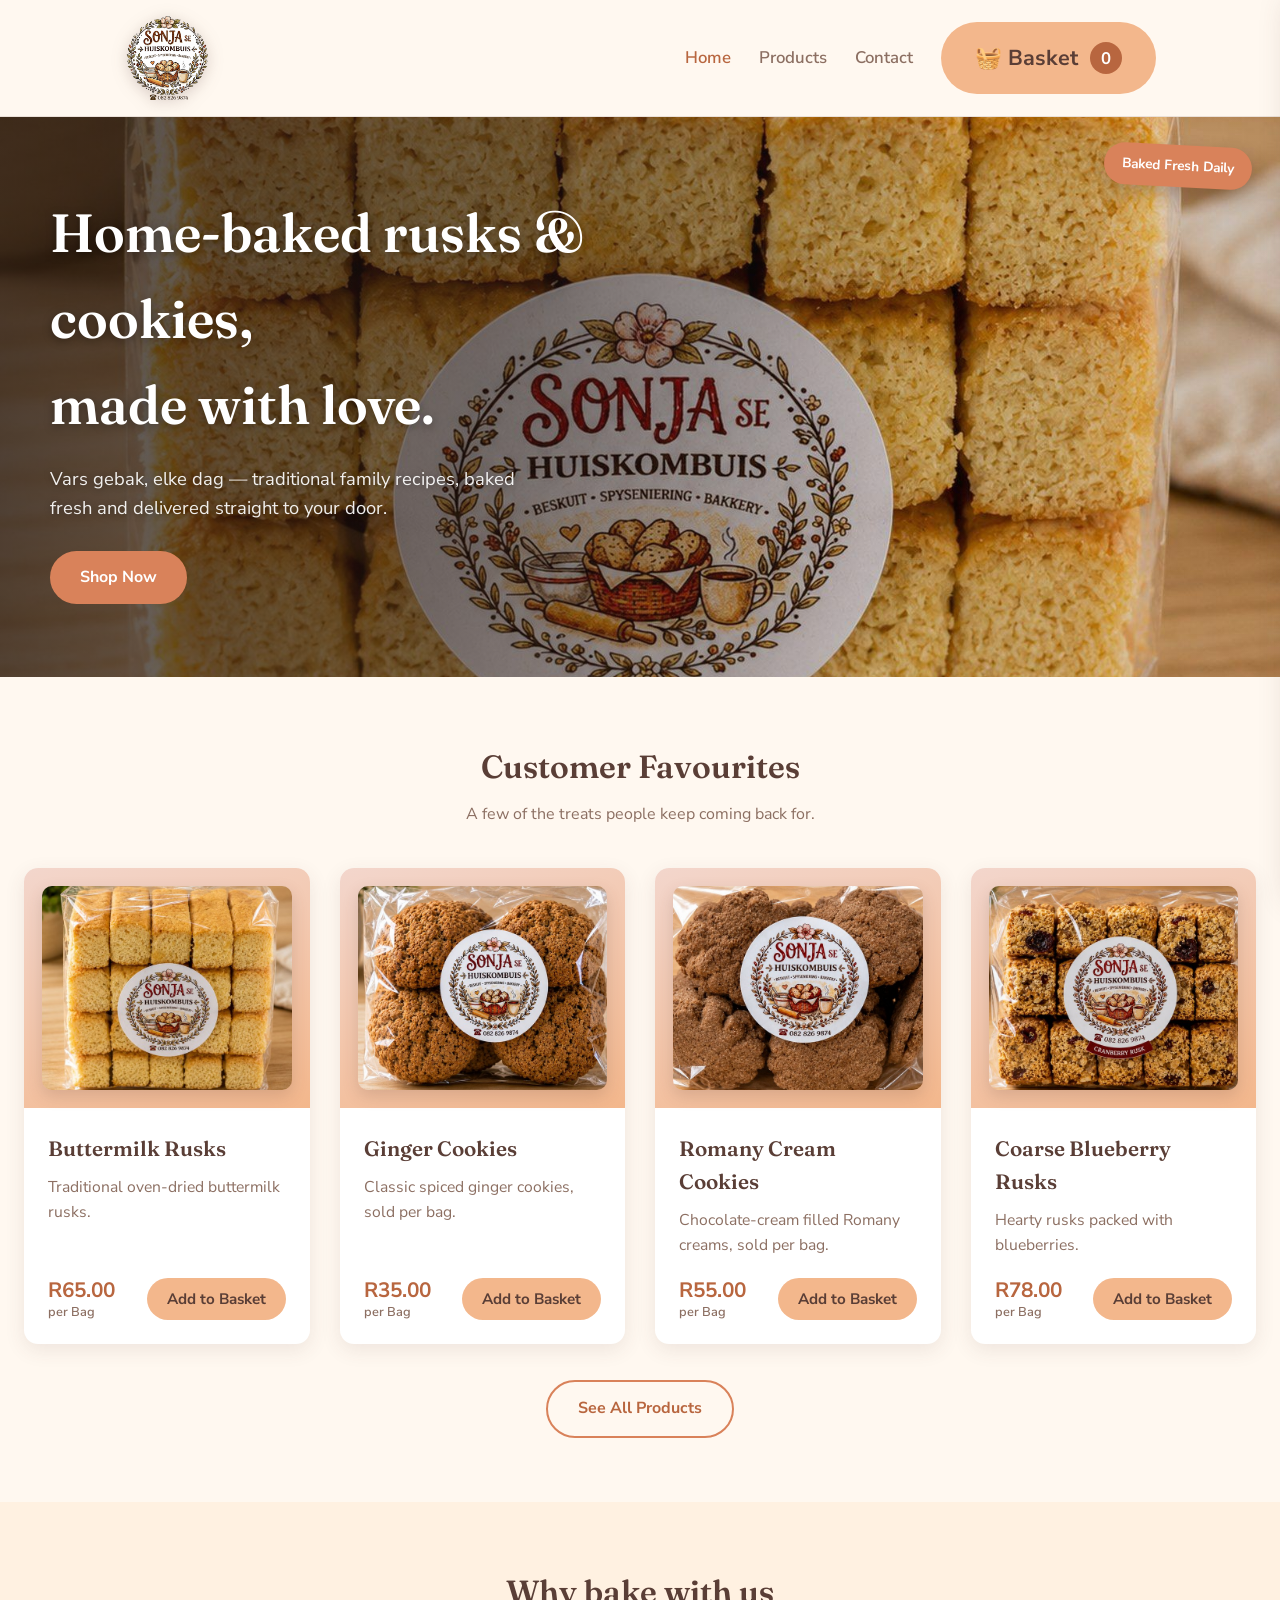
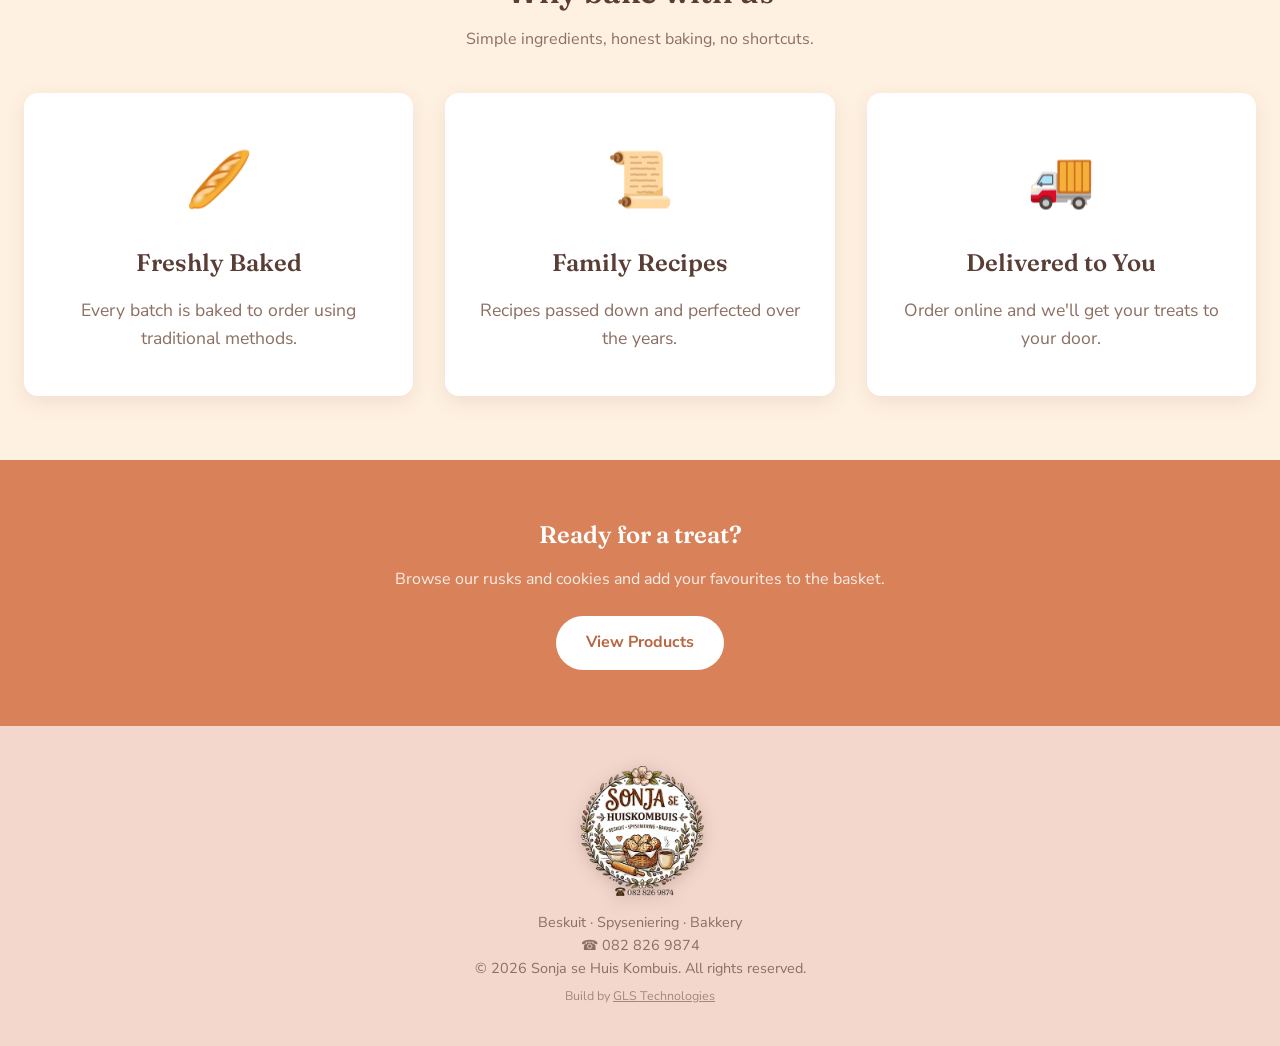
==== commit ae61610d: "Link footer credit to GLS Technologies website" ====
--- a/index.html
+++ b/index.html
@@ -79,7 +79,7 @@
   <p>Beskuit &middot; Spyseniering &middot; Bakkery</p>
   <p>&#9742; <a href="tel:+27828269874">082 826 9874</a></p>
   <p>&copy; <span id="year"></span> Sonja se Huis Kombuis. All rights reserved.</p>
-  <p class="credit">Build by GLS</p>
+  <p class="credit">Build by <a href="https://gls-technologies.co.za/" target="_blank" rel="noopener">GLS Technologies</a></p>
 </footer>
 
 <div class="overlay" id="overlay" onclick="closeCart()"></div>
--- a/style.css
+++ b/style.css
@@ -599,6 +599,8 @@
 footer .brand { margin-bottom: 8px; display: inline-block; }
 
 .credit { font-size: 0.78rem; opacity: 0.75; margin-top: 6px; }
+.credit a { color: inherit; text-decoration: underline; }
+.credit a:hover { color: var(--terracotta-dark); }
 
 /* ===== Responsive ===== */
 @media (max-width: 760px) {
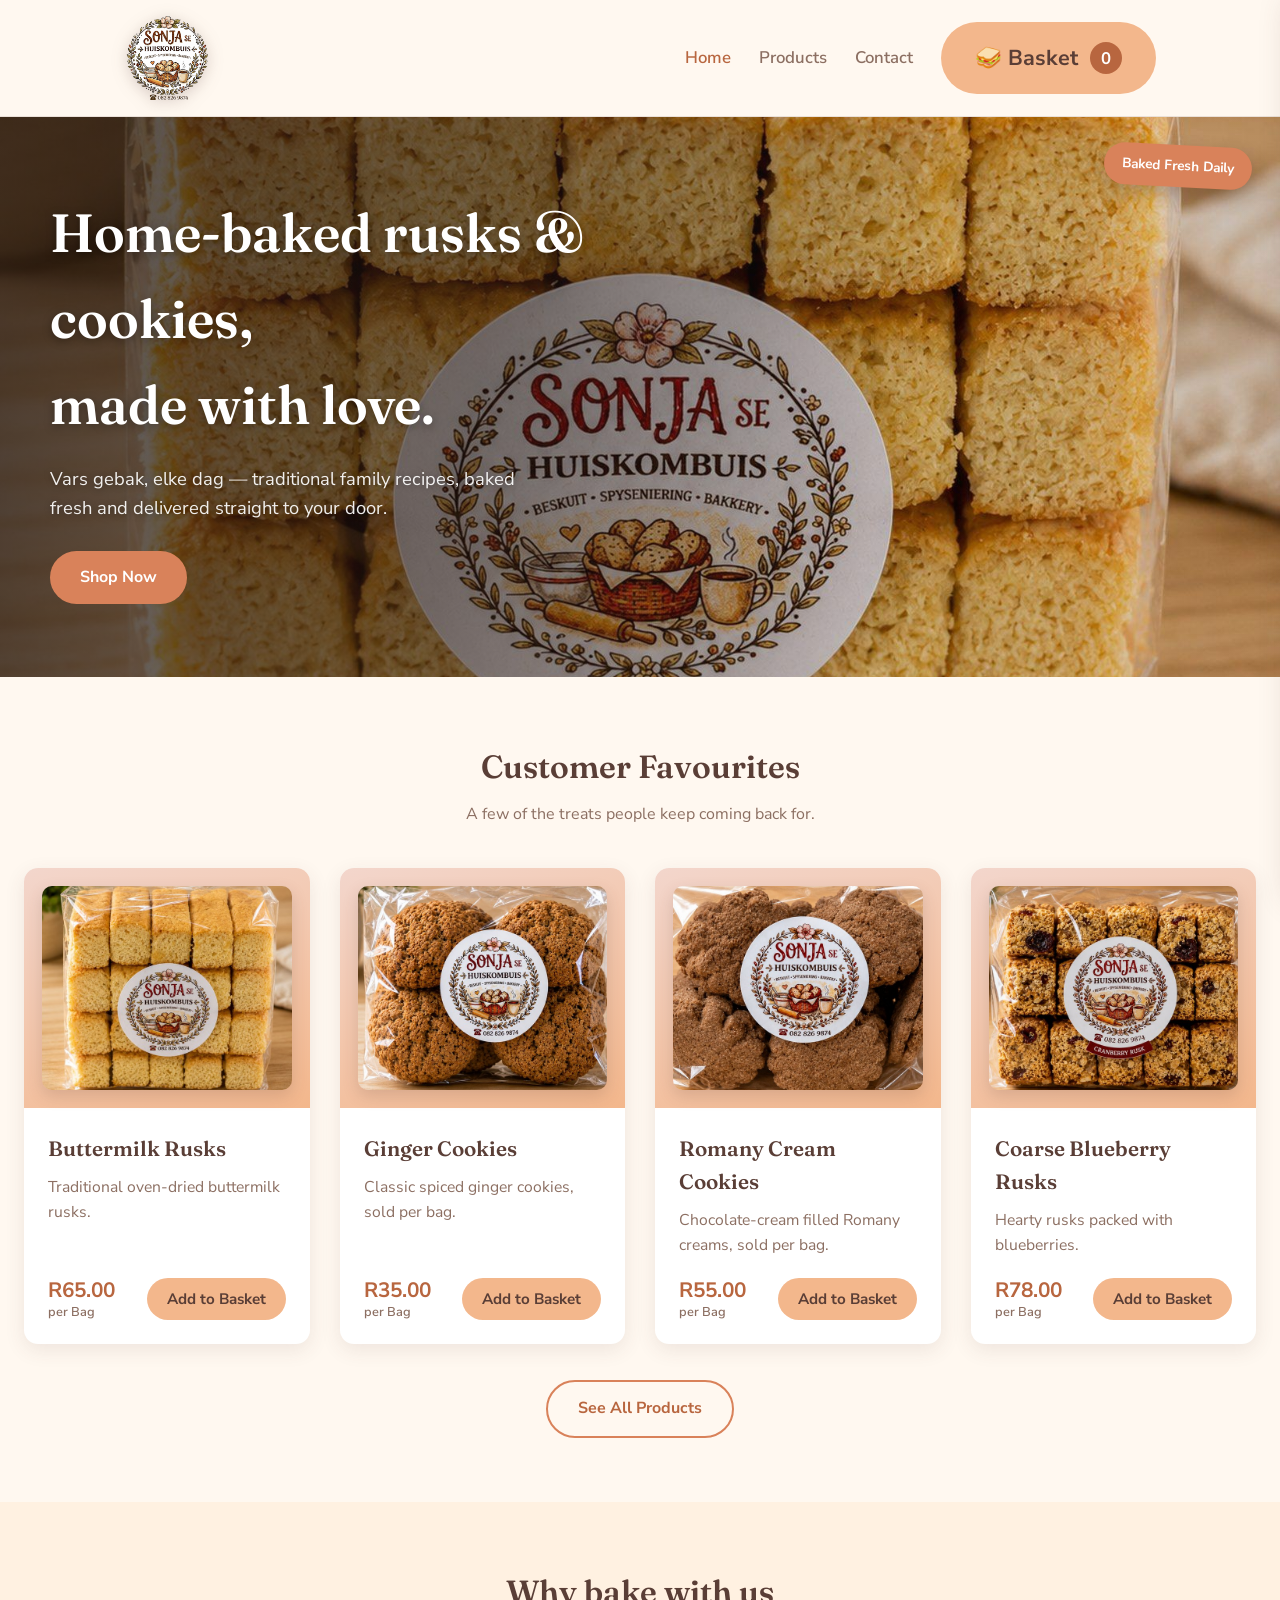
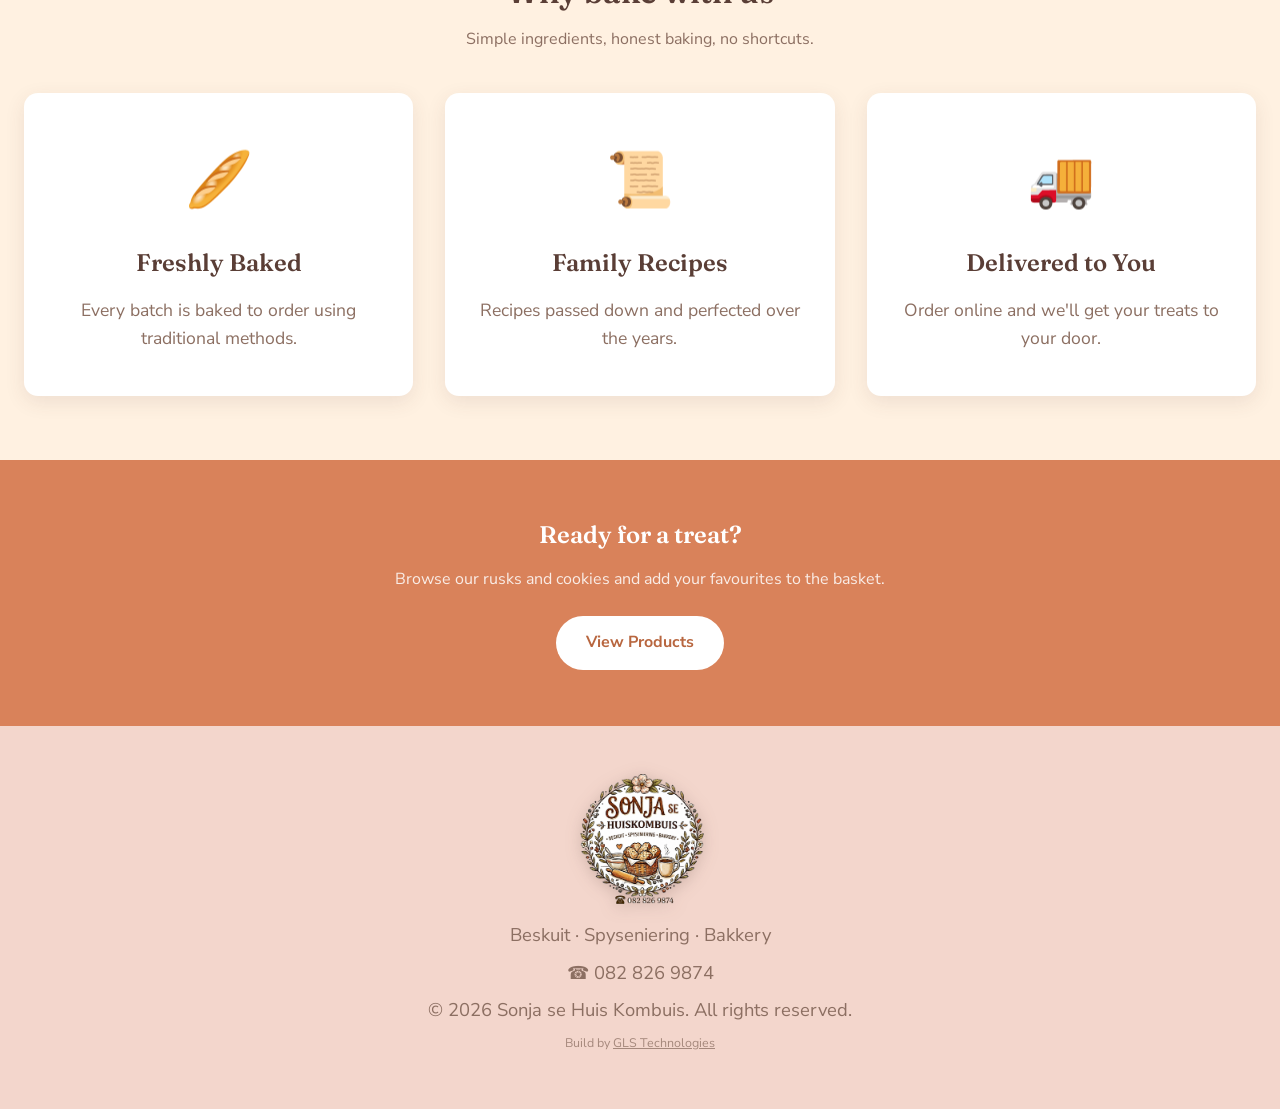
==== commit c9db6b65: "Fix broken mobile navigation The header's nav-links (and the basket button nested inside it) were be" ====
--- a/index.html
+++ b/index.html
@@ -15,12 +15,15 @@
 <header>
   <div class="nav">
     <a href="index.html" class="brand"><img src="assets/logo-small.png" alt="" class="logo-img"><span class="sr-only">Sonja se Huis Kombuis</span></a>
-    <nav class="nav-links">
-      <a href="index.html" class="active">Home</a>
-      <a href="products.html">Products</a>
-      <a href="contact.html">Contact</a>
-      <button class="basket-btn" onclick="toggleCart()">🧺 Basket <span class="basket-count">0</span></button>
-    </nav>
+    <div class="nav-right">
+      <nav class="nav-links" id="nav-links">
+        <a href="index.html" class="active">Home</a>
+        <a href="products.html">Products</a>
+        <a href="contact.html">Contact</a>
+      </nav>
+      <button class="basket-btn" onclick="toggleCart()">&#129386; Basket <span class="basket-count">0</span></button>
+      <button class="nav-toggle" aria-label="Menu" onclick="toggleMobileNav()">&#9776;</button>
+    </div>
   </div>
 </header>
 
--- a/style.css
+++ b/style.css
@@ -58,6 +58,13 @@
   padding: 16px 24px;
   max-width: 1080px;
   margin: 0 auto;
+  position: relative;
+}
+
+.nav-right {
+  display: flex;
+  align-items: center;
+  gap: 28px;
 }
 
 .brand {
@@ -147,8 +154,10 @@
 .nav-toggle {
   display: none;
   background: none;
-  font-size: 1.6rem;
+  font-size: 1.8rem;
+  line-height: 1;
   color: var(--brown);
+  padding: 4px;
 }
 
 /* ===== Hero ===== */
@@ -590,11 +599,13 @@
 /* ===== Footer ===== */
 footer {
   background: var(--blush);
-  padding: 40px 24px;
+  padding: 48px 24px;
   text-align: center;
   color: var(--brown-light);
-  font-size: 0.9rem;
-}
+  font-size: 1.15rem;
+}
+
+footer p { margin-bottom: 8px; }
 
 footer .brand { margin-bottom: 8px; display: inline-block; }
 
@@ -604,8 +615,35 @@
 
 /* ===== Responsive ===== */
 @media (max-width: 760px) {
-  .nav-links { display: none; }
+  .nav-right { gap: 14px; }
+  .basket-btn { padding: 12px 18px; font-size: 1rem; gap: 8px; }
+  .basket-count { min-width: 24px; height: 24px; font-size: 0.85rem; }
   .nav-toggle { display: block; }
+
+  .nav-links {
+    display: none;
+    flex-direction: column;
+    align-items: stretch;
+    gap: 0;
+    position: absolute;
+    top: 100%;
+    left: 0;
+    right: 0;
+    background: var(--cream);
+    border-bottom: 1px solid var(--line);
+    box-shadow: 0 12px 20px rgba(90,62,54,0.12);
+    padding: 8px 24px 16px;
+  }
+
+  .nav-links.open { display: flex; }
+
+  .nav-links a {
+    padding: 12px 0;
+    border-bottom: 1px solid var(--line);
+  }
+
+  .nav-links a:last-child { border-bottom: none; }
+
   .features { grid-template-columns: 1fr; }
   .checkout-layout { grid-template-columns: 1fr; }
   .form-grid-2 { grid-template-columns: 1fr; }
